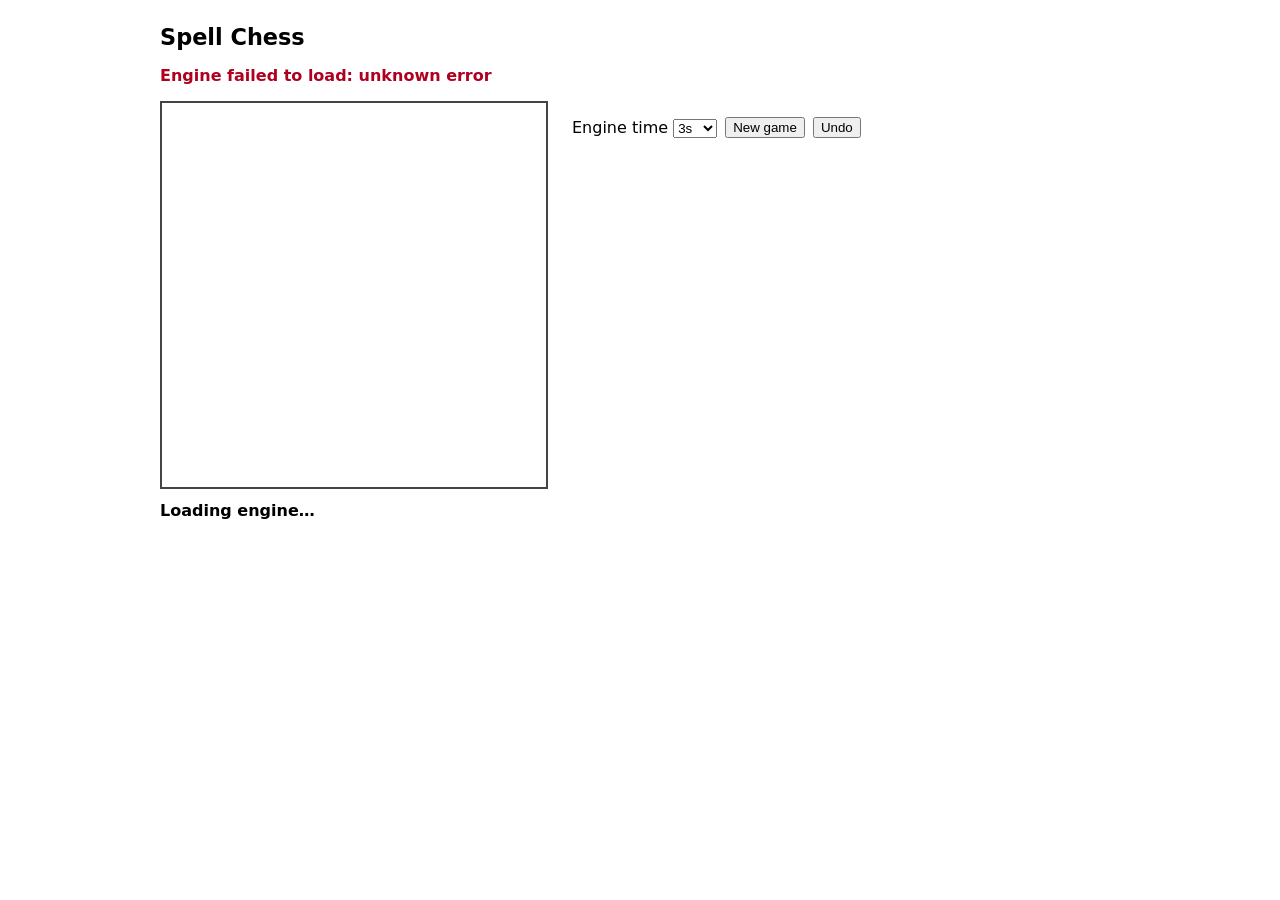
==== web/index.html @ f23e87a6 "feat(web): render the board from a worker-hosted engine The worker owns the Game and answers a small" ====
<!DOCTYPE html>
<html lang="en">
<head>
<meta charset="utf-8">
<meta name="viewport" content="width=device-width, initial-scale=1">
<title>Spell Chess</title>
<link rel="stylesheet" href="./style.css">
</head>
<body>
<main>
  <h1>Spell Chess</h1>
  <p id="error" class="error" hidden></p>
  <div class="layout">
    <div>
      <div id="board" class="board"></div>
      <p id="status" class="status">Loading engine…</p>
    </div>
    <aside class="side">
      <section id="spells" class="spells"></section>
      <section class="controls">
        <label>Engine time
          <select id="millis">
            <option value="1000">1s</option>
            <option value="3000" selected>3s</option>
            <option value="10000">10s</option>
          </select>
        </label>
        <button id="new-game" type="button">New game</button>
        <button id="undo" type="button">Undo</button>
        <button id="cancel-spell" type="button" hidden>Cancel spell</button>
      </section>
      <section id="analysis" class="analysis"></section>
      <section><ol id="moves" class="moves"></ol></section>
    </aside>
  </div>
</main>
<script type="module" src="./app.js"></script>
</body>
</html>
---- web/style.css ----
:root { color-scheme: light dark; --light: #eadfc8; --dark: #9a7b52; --sel: #f2e06a; --tgt: #7fb069; --frozen: #6fa8dc; --jump: #c77dff; }
* { box-sizing: border-box; }
body { font-family: system-ui, sans-serif; margin: 0; padding: 1.5rem; }
main { max-width: 60rem; margin: 0 auto; }
h1 { font-size: 1.4rem; margin: 0 0 1rem; }
.layout { display: flex; gap: 1.5rem; flex-wrap: wrap; align-items: flex-start; }
.board { display: grid; grid-template-columns: repeat(8, 3rem); grid-template-rows: repeat(8, 3rem); border: 2px solid #444; }
.sq { display: flex; align-items: center; justify-content: center; font-size: 2rem; line-height: 1; cursor: pointer; user-select: none; position: relative; }
.sq.light { background: var(--light); } .sq.dark { background: var(--dark); }
.sq.selected { box-shadow: inset 0 0 0 4px var(--sel); }
.sq.target::after { content: ""; position: absolute; width: 1rem; height: 1rem; border-radius: 50%; background: var(--tgt); opacity: .8; }
.sq.spell-target { box-shadow: inset 0 0 0 4px var(--jump); }
.sq.frozen { background-image: linear-gradient(rgba(111,168,220,.55), rgba(111,168,220,.55)); }
.sq.jumped { background-image: linear-gradient(rgba(199,125,255,.55), rgba(199,125,255,.55)); }
.sq .piece.white { color: #fff; text-shadow: 0 0 2px #000, 0 0 2px #000; }
.sq .piece.black { color: #111; text-shadow: 0 0 2px #fff; }
.side { flex: 1 1 18rem; min-width: 16rem; }
.spells { margin-bottom: 1rem; }
.spell-row { display: flex; gap: .5rem; align-items: center; margin: .25rem 0; }
.spell-row button { min-width: 6rem; }
.spell-row button[disabled] { opacity: .45; }
.controls { display: flex; gap: .5rem; flex-wrap: wrap; align-items: center; margin-bottom: 1rem; }
.status { margin-top: .75rem; font-weight: 600; min-height: 1.4em; }
.analysis { font-variant-numeric: tabular-nums; min-height: 4rem; margin-bottom: 1rem; }
.analysis table { border-collapse: collapse; width: 100%; }
.analysis td { padding: .1rem .4rem; }
.moves { max-height: 14rem; overflow-y: auto; font-variant-numeric: tabular-nums; padding-left: 2.5rem; }
.error { color: #b00020; font-weight: 600; }
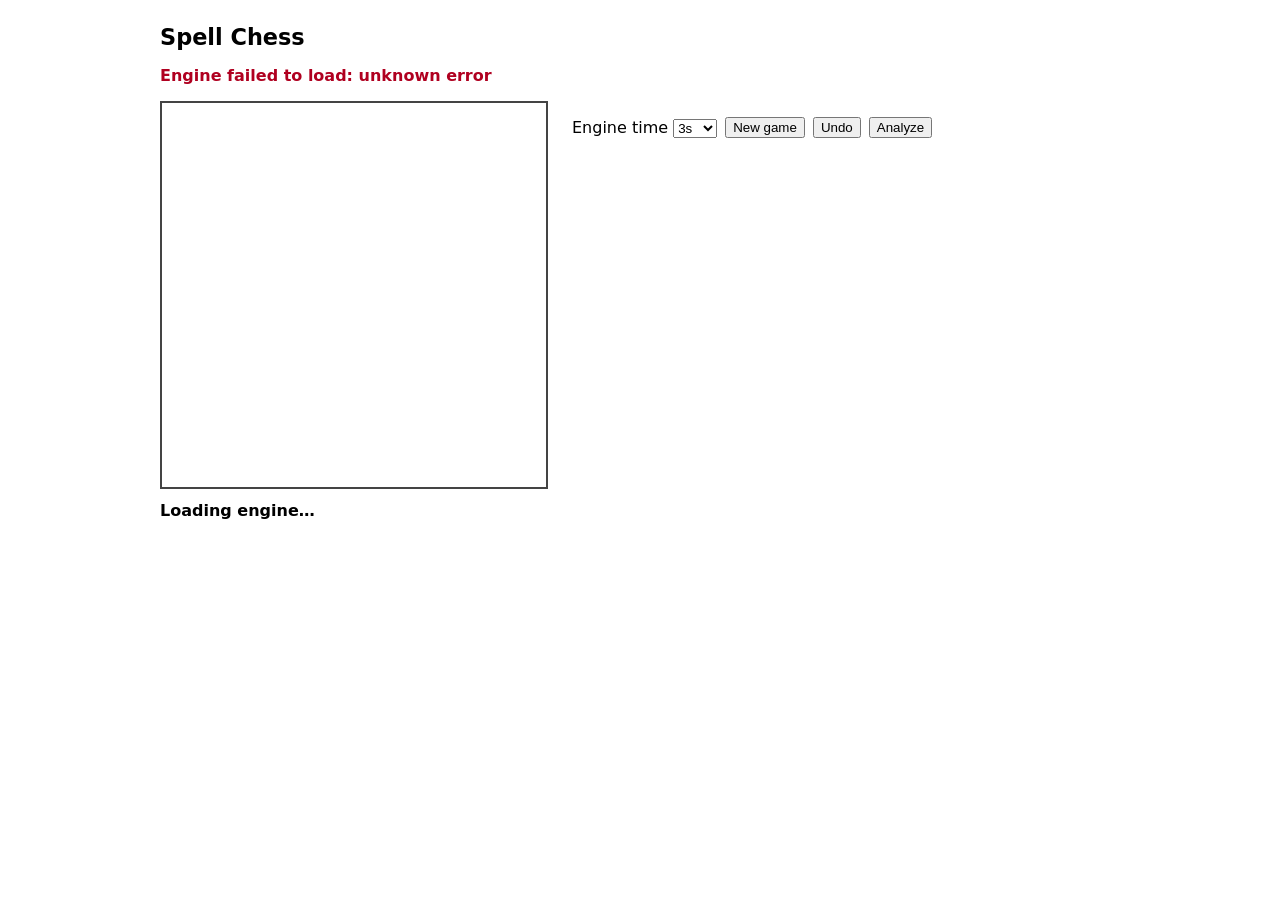
==== commit 99296e1d: "feat(web): live analysis panel Depth, evaluation and best turn stream in per completed iteration via" ====
--- a/web/index.html
+++ b/web/index.html
@@ -27,6 +27,7 @@
         </label>
         <button id="new-game" type="button">New game</button>
         <button id="undo" type="button">Undo</button>
+        <button id="analyze" type="button">Analyze</button>
         <button id="cancel-spell" type="button" hidden>Cancel spell</button>
       </section>
       <section id="analysis" class="analysis"></section>
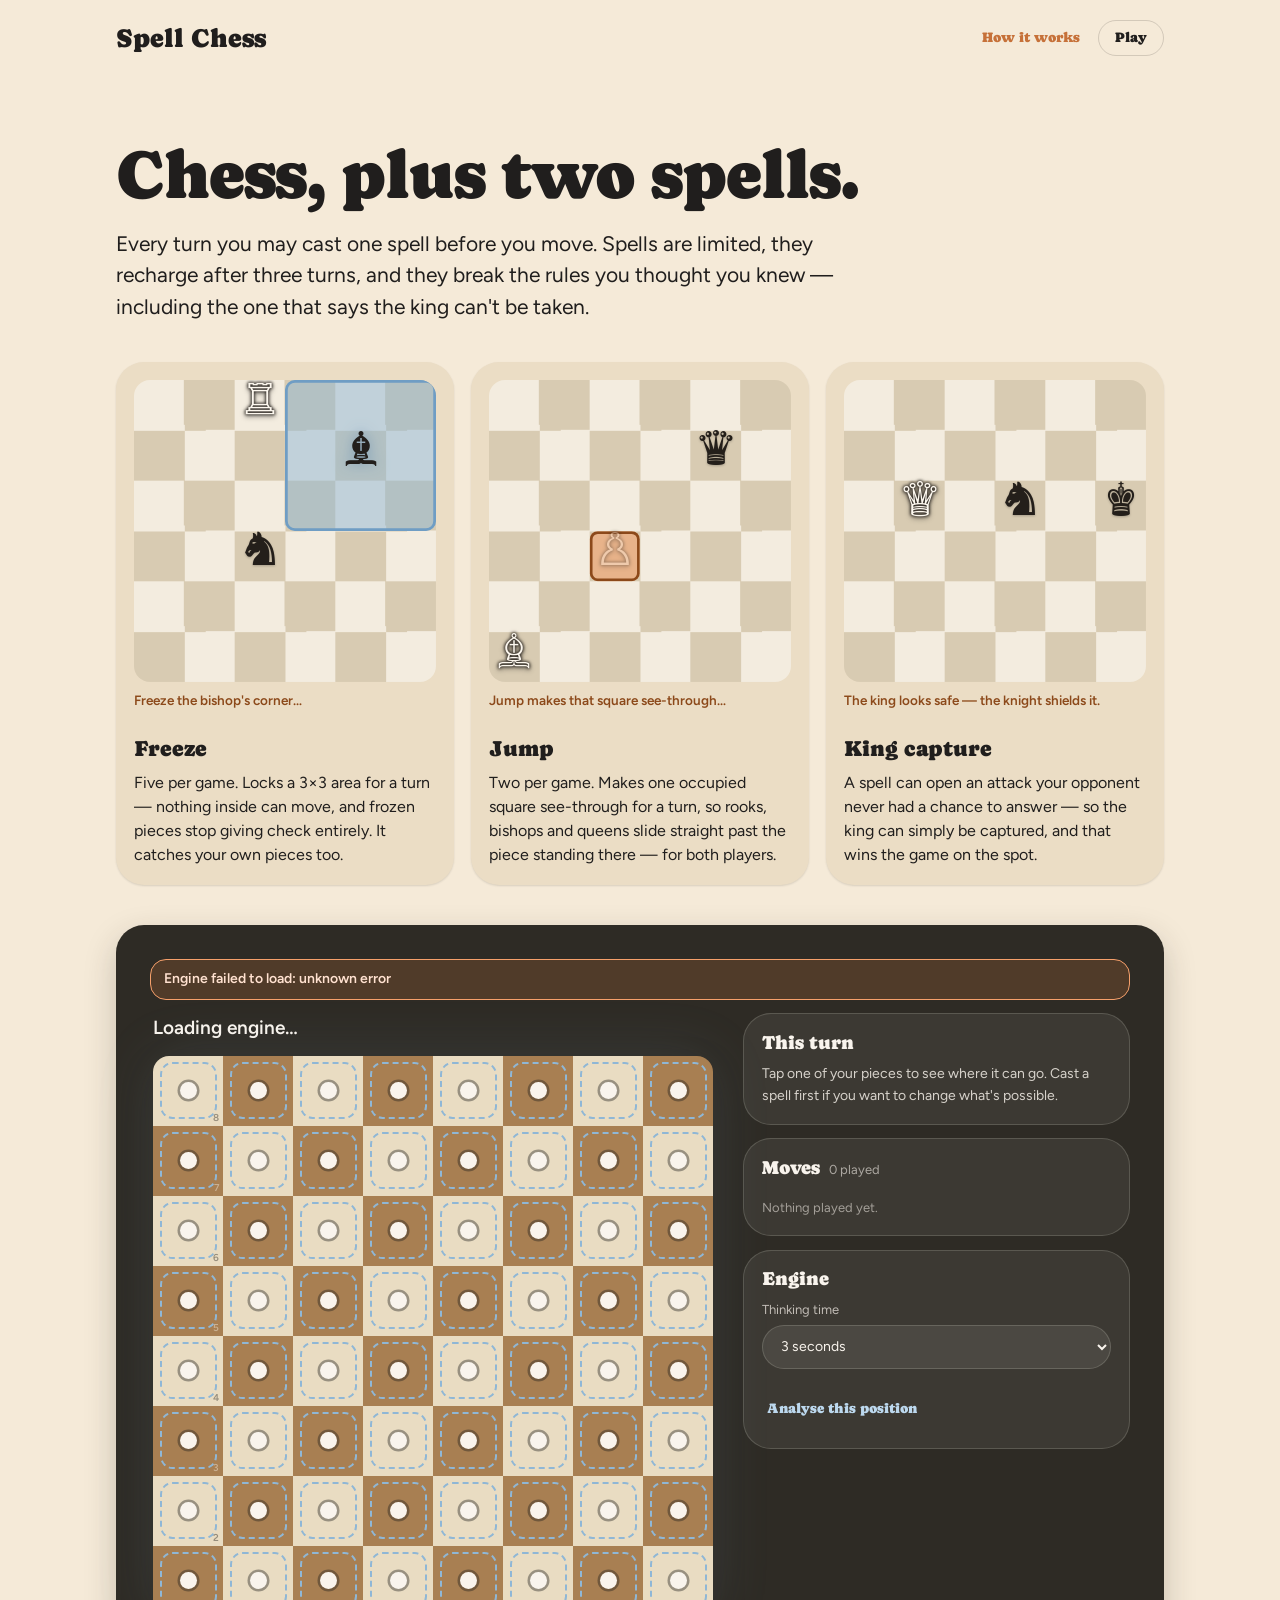
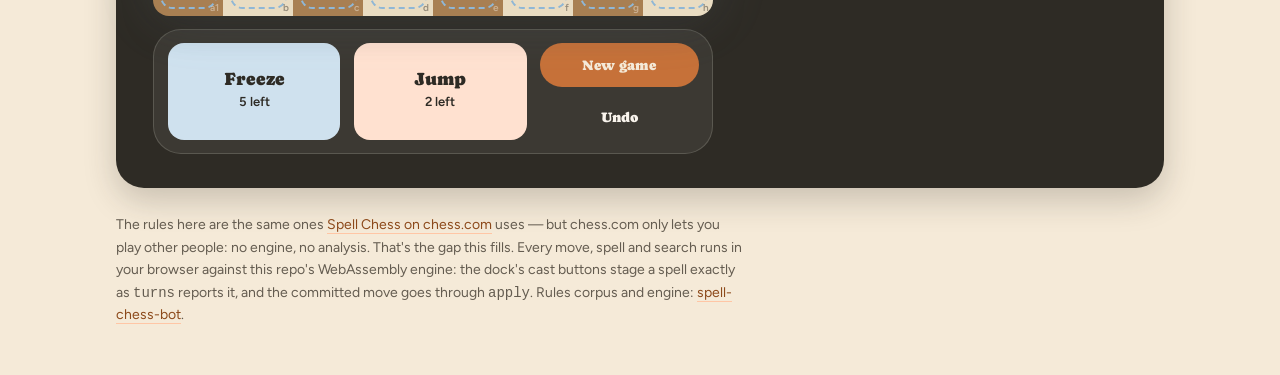
==== commit ea84e318: "feat(web): rebuild the play page around the rules primer redesign The old page was a bare board with" ====
--- a/web/index.html
+++ b/web/index.html
@@ -3,38 +3,141 @@
 <head>
 <meta charset="utf-8">
 <meta name="viewport" content="width=device-width, initial-scale=1">
-<title>Spell Chess</title>
+<title>Spell Chess — chess, plus two spells</title>
+<meta name="description" content="Play Spell Chess against a real engine. Freeze a 3×3 block, make a square see-through, and capture the king outright.">
+<link rel="preconnect" href="https://fonts.googleapis.com">
+<link rel="preconnect" href="https://fonts.gstatic.com" crossorigin>
+<link rel="stylesheet" href="https://fonts.googleapis.com/css2?family=Caprasimo&family=Figtree:wght@400;600;800&family=Noto+Sans+Symbols+2&display=swap">
 <link rel="stylesheet" href="./style.css">
 </head>
 <body>
-<main>
-  <h1>Spell Chess</h1>
-  <p id="error" class="error" hidden></p>
-  <div class="layout">
-    <div>
-      <div id="board" class="board"></div>
-      <p id="status" class="status">Loading engine…</p>
+<div class="page">
+
+  <nav class="nav">
+    <span class="nav-brand">Spell Chess</span>
+    <span class="nav-spacer"></span>
+    <a class="btn btn-ghost" href="#primer">How it works</a>
+    <a class="btn btn-secondary" href="#play">Play</a>
+  </nav>
+
+  <section id="primer" class="hero">
+    <h1>Chess, plus two spells.</h1>
+    <p class="hero-body">Every turn you may cast one spell before you move. Spells are limited,
+    they recharge after three turns, and they break the rules you thought you knew — including
+    the one that says the king can't be taken.</p>
+  </section>
+
+  <!-- The three tactic cards. Each diagram is built by primer.js: a 6×6 board whose
+       pieces and fields are absolutely positioned boxes moved with `transform`, so a
+       four-step loop of plain style changes reads as animation. -->
+  <section class="cards" id="cards">
+    <article class="card elev-sm" data-card="freeze">
+      <div class="diagram" data-diagram></div>
+      <div class="diagram-caption" data-caption></div>
+      <h2 class="card-title">Freeze</h2>
+      <p class="card-body">Five per game. Locks a 3×3 area for a turn — nothing inside can move,
+      and frozen pieces stop giving check entirely. It catches your own pieces too.</p>
+    </article>
+    <article class="card elev-sm" data-card="jump">
+      <div class="diagram" data-diagram></div>
+      <div class="diagram-caption" data-caption></div>
+      <h2 class="card-title">Jump</h2>
+      <p class="card-body">Two per game. Makes one occupied square see-through for a turn, so
+      rooks, bishops and queens slide straight past the piece standing there — for both players.</p>
+    </article>
+    <article class="card elev-sm" data-card="king">
+      <div class="diagram" data-diagram></div>
+      <div class="diagram-caption" data-caption></div>
+      <h2 class="card-title">King capture</h2>
+      <p class="card-body">A spell can open an attack your opponent never had a chance to answer —
+      so the king can simply be captured, and that wins the game on the spot.</p>
+    </article>
+  </section>
+
+  <section id="play" class="stage">
+    <p id="error" class="error" role="alert" hidden></p>
+    <div class="stage-row">
+
+      <div class="stage-main">
+        <div class="statusbar">
+          <span id="status" class="status" aria-live="polite">Loading engine…</span>
+          <span class="nav-spacer"></span>
+          <span id="hint" class="hint"></span>
+        </div>
+
+        <div class="board-wrap">
+          <div id="board" class="board" role="grid" aria-label="Spell Chess board"></div>
+          <div id="burst" class="burst" aria-hidden="true" hidden></div>
+        </div>
+
+        <div class="dock">
+          <!-- Grouped so the two spells wrap as a pair, never one beside an action. -->
+          <div class="dock-spells">
+            <button id="cast-freeze" class="btn spell-btn" type="button" data-kind="freeze" aria-pressed="false">
+              <span class="spell-name">Freeze</span>
+              <span class="spell-sub" data-sub>5 left</span>
+              <span class="pips" data-pips aria-hidden="true"></span>
+            </button>
+            <button id="cast-jump" class="btn spell-btn" type="button" data-kind="jump" aria-pressed="false">
+              <span class="spell-name">Jump</span>
+              <span class="spell-sub" data-sub>2 left</span>
+              <span class="pips" data-pips aria-hidden="true"></span>
+            </button>
+          </div>
+          <div class="dock-actions">
+            <button id="new-game" class="btn btn-primary" type="button">New game</button>
+            <div class="dock-row">
+              <button id="undo" class="btn btn-ghost undo-btn" type="button">Undo</button>
+              <button id="cancel-spell" class="btn btn-ghost cancel-btn" type="button" hidden>Cancel</button>
+            </div>
+          </div>
+        </div>
+      </div>
+
+      <div class="rail">
+        <div class="panel">
+          <h2 class="panel-title">This turn</h2>
+          <p id="coach" class="panel-body" aria-live="polite">Tap one of your pieces to see where
+          it can go. Cast a spell first if you want to change what's possible.</p>
+        </div>
+        <div class="panel">
+          <div class="panel-head">
+            <h2 class="panel-title">Moves</h2>
+            <span id="move-count" class="panel-count">0 played</span>
+          </div>
+          <ol id="moves" class="moves"></ol>
+          <p id="moves-empty" class="panel-empty">Nothing played yet.</p>
+        </div>
+        <!-- Not in the handoff: the engine controls the redesign would otherwise
+             drop. Same panel treatment, kept last so the coaching leads. -->
+        <div class="panel">
+          <div class="panel-head">
+            <h2 class="panel-title">Engine</h2>
+            <span id="analysis-depth" class="panel-count"></span>
+          </div>
+          <label class="panel-field" for="millis">Thinking time
+            <select id="millis" class="select">
+              <option value="1000">1 second</option>
+              <option value="3000" selected>3 seconds</option>
+              <option value="10000">10 seconds</option>
+            </select>
+          </label>
+          <table id="analysis" class="analysis"></table>
+          <button id="analyze" class="btn btn-ghost analyze-btn" type="button">Analyse this position</button>
+        </div>
+      </div>
     </div>
-    <aside class="side">
-      <section id="spells" class="spells"></section>
-      <section class="controls">
-        <label>Engine time
-          <select id="millis">
-            <option value="1000">1s</option>
-            <option value="3000" selected>3s</option>
-            <option value="10000">10s</option>
-          </select>
-        </label>
-        <button id="new-game" type="button">New game</button>
-        <button id="undo" type="button">Undo</button>
-        <button id="analyze" type="button">Analyze</button>
-        <button id="cancel-spell" type="button" hidden>Cancel spell</button>
-      </section>
-      <section id="analysis" class="analysis"></section>
-      <section><ol id="moves" class="moves"></ol></section>
-    </aside>
-  </div>
-</main>
+  </section>
+
+  <p class="closing">The rules here are the same ones
+  <a href="https://www.chess.com/variants/spell-chess">Spell Chess on chess.com</a> uses — but
+  chess.com only lets you play other people: no engine, no analysis. That's the gap this fills.
+  Every move, spell and search runs in your browser against this repo's WebAssembly engine: the
+  dock's cast buttons stage a spell exactly as <code>turns</code> reports it, and the committed
+  move goes through <code>apply</code>. Rules corpus and engine:
+  <a href="https://github.com/AlexCMarty/spell-chess-bot/">spell-chess-bot</a>.</p>
+</div>
+
 <script type="module" src="./app.js"></script>
 </body>
 </html>
--- a/web/style.css
+++ b/web/style.css
@@ -1,28 +1,536 @@
-:root { color-scheme: light dark; --light: #eadfc8; --dark: #9a7b52; --sel: #f2e06a; --tgt: #7fb069; --frozen: #6fa8dc; --jump: #c77dff; }
-* { box-sizing: border-box; }
-body { font-family: system-ui, sans-serif; margin: 0; padding: 1.5rem; }
-main { max-width: 60rem; margin: 0 auto; }
-h1 { font-size: 1.4rem; margin: 0 0 1rem; }
-.layout { display: flex; gap: 1.5rem; flex-wrap: wrap; align-items: flex-start; }
-.board { display: grid; grid-template-columns: repeat(8, 3rem); grid-template-rows: repeat(8, 3rem); border: 2px solid #444; }
-.sq { display: flex; align-items: center; justify-content: center; font-size: 2rem; line-height: 1; cursor: pointer; user-select: none; position: relative; }
-.sq.light { background: var(--light); } .sq.dark { background: var(--dark); }
-.sq.selected { box-shadow: inset 0 0 0 4px var(--sel); }
-.sq.target::after { content: ""; position: absolute; width: 1rem; height: 1rem; border-radius: 50%; background: var(--tgt); opacity: .8; }
-.sq.spell-target { box-shadow: inset 0 0 0 4px var(--jump); }
-.sq.frozen { background-image: linear-gradient(rgba(111,168,220,.55), rgba(111,168,220,.55)); }
-.sq.jumped { background-image: linear-gradient(rgba(199,125,255,.55), rgba(199,125,255,.55)); }
-.sq .piece.white { color: #fff; text-shadow: 0 0 2px #000, 0 0 2px #000; }
-.sq .piece.black { color: #111; text-shadow: 0 0 2px #fff; }
-.side { flex: 1 1 18rem; min-width: 16rem; }
-.spells { margin-bottom: 1rem; }
-.spell-row { display: flex; gap: .5rem; align-items: center; margin: .25rem 0; }
-.spell-row button { min-width: 6rem; }
-.spell-row button[disabled] { opacity: .45; }
-.controls { display: flex; gap: .5rem; flex-wrap: wrap; align-items: center; margin-bottom: 1rem; }
-.status { margin-top: .75rem; font-weight: 600; min-height: 1.4em; }
-.analysis { font-variant-numeric: tabular-nums; min-height: 4rem; margin-bottom: 1rem; }
-.analysis table { border-collapse: collapse; width: 100%; }
-.analysis td { padding: .1rem .4rem; }
-.moves { max-height: 14rem; overflow-y: auto; font-variant-numeric: tabular-nums; padding-left: 2.5rem; }
-.error { color: #b00020; font-weight: 600; }
+/* Organic — the design system's tokens, ported as this project's own. Values are
+   the handoff's, not invented: retune here and the whole page follows. */
+:root {
+  --color-bg: #f5ead8;
+  --color-surface: #ebddc5;
+  --color-text: #201e1d;
+  --color-accent: #c67139;
+  --color-divider: rgba(32, 30, 29, .16);
+
+  --color-neutral-100: #f9f4ed;
+  --color-neutral-700: #645c50;
+  --color-neutral-900: #2e2b25;
+
+  --color-accent-200: #ffe1d0;
+  --color-accent-300: #ffc6a5;
+  --color-accent-400: #f6a06b;
+  --color-accent-500: #d67f48;
+  --color-accent-600: #b2622d;
+  --color-accent-700: #8c491a;
+
+  /* Board palette — introduced for this design, not part of the system. */
+  --sq-dark: #a87f52;
+  --sq-light: #e9dcc2;
+  --frost-fill: rgba(143, 183, 214, .62);
+  --frost-preview: rgba(143, 183, 214, .4);
+  --frost-stroke: #6f9dc4;
+  --frost-light: #8fb7d6;
+  --frost-pale: #bcd8ee;
+  --freeze-idle: #cfe1ee;
+  --freeze-pip: #3f6f96;
+  --jump-fill: rgba(246, 160, 107, .6);
+  --ink-white: #faf5ec;
+  --ink-black: #241f1a;
+  --panel-fill: rgba(249, 244, 237, .07);
+  --panel-border: rgba(249, 244, 237, .16);
+
+  --font-heading: "Caprasimo", system-ui, sans-serif;
+  --font-body: "Figtree", system-ui, sans-serif;
+  --font-glyph: "Noto Sans Symbols 2", "Segoe UI Symbol", serif;
+
+  /* Density 1.10× */
+  --space-1: 4.4px;
+  --space-2: 8.8px;
+  --space-3: 13.2px;
+  --space-4: 17.6px;
+  --space-6: 26.4px;
+
+  --radius-sm: 8px;
+  --radius-md: 16px;
+  --radius-lg: 28px;
+
+  --shadow-sm: 0 1px 2px rgba(46, 43, 37, .14);
+  --shadow-md: 0 3px 10px rgba(46, 43, 37, .16);
+  --shadow-lg: 0 12px 32px rgba(46, 43, 37, .22);
+}
+
+*, *::before, *::after { box-sizing: border-box; }
+
+/* Component display rules outrank the UA's `[hidden]`, so state it louder. */
+[hidden] { display: none !important; }
+
+body {
+  margin: 0;
+  background: var(--color-bg);
+  color: var(--color-text);
+  font-family: var(--font-body);
+  font-size: 15px;
+  line-height: 1.55;
+}
+
+a {
+  color: var(--color-accent-700);
+  text-decoration: none;
+  border-bottom: 1.5px solid var(--color-accent-300);
+}
+a:hover { color: var(--color-accent-600); border-bottom-color: var(--color-accent-500); }
+
+code { font-family: ui-monospace, Menlo, monospace; }
+
+:focus { outline: none; }
+:focus-visible { outline: 2px solid var(--color-accent); outline-offset: 2px; }
+
+.page {
+  max-width: 1120px;
+  margin: 0 auto;
+  padding: 0 clamp(16px, 4vw, 36px) 48px;
+}
+
+/* — buttons — */
+.btn {
+  display: inline-flex;
+  align-items: center;
+  justify-content: center;
+  gap: 6px;
+  cursor: pointer;
+  text-decoration: none;
+  font-family: var(--font-heading);
+  font-weight: 400;
+  font-size: 14px;
+  line-height: 1.2;
+  color: var(--color-text);
+  background: transparent;
+  border: 1px solid transparent;
+  padding: var(--space-2) calc(var(--space-3) * 1.2);
+  border-radius: 999px;
+}
+.btn:disabled { opacity: .45; cursor: not-allowed; }
+.btn-primary { background: var(--color-accent); color: var(--color-bg); }
+.btn-primary:hover:not(:disabled) { background: var(--color-accent-600); }
+.btn-primary:active:not(:disabled) { background: var(--color-accent-700); }
+.btn-secondary { border-color: var(--color-divider); }
+.btn-secondary:hover { background: rgba(32, 30, 29, .07); }
+.btn-ghost { color: var(--color-accent); padding-inline: var(--space-1); }
+.btn-ghost:hover:not(:disabled) { background: rgba(198, 113, 57, .1); }
+
+/* — nav — */
+.nav {
+  display: flex;
+  align-items: center;
+  gap: var(--space-3);
+  flex-wrap: wrap;
+  padding: var(--space-4) 0;
+}
+.nav-brand {
+  font-family: var(--font-heading);
+  font-size: clamp(20px, 4vw, 26px);
+  color: var(--color-text);
+}
+.nav-spacer { flex: 1 1 20px; }
+
+/* — hero — */
+.hero {
+  max-width: 760px;
+  padding: clamp(20px, 5vw, 52px) 0 clamp(16px, 4vw, 40px);
+}
+.hero h1 {
+  font-family: var(--font-heading);
+  font-weight: 400;
+  font-size: clamp(38px, 9vw, 68px);
+  line-height: 1.02;
+  letter-spacing: -0.015em;
+  margin: var(--space-3) 0 var(--space-4);
+  text-wrap: pretty;
+}
+.hero-body {
+  margin: 0;
+  font-size: clamp(17px, 2.4vw, 21px);
+  line-height: 1.5;
+  max-width: 58ch;
+  text-wrap: pretty;
+}
+
+/* — the three tactic cards —
+   Grid, not wrapping flex: with flex the third card stretches full-width on a
+   two-up wrap and its square diagram renders several times the others' size. */
+.cards {
+  display: grid;
+  grid-template-columns: repeat(auto-fit, minmax(min(100%, 248px), 1fr));
+  gap: var(--space-4);
+  padding-bottom: clamp(20px, 4vw, 40px);
+}
+.card {
+  display: flex;
+  flex-direction: column;
+  background: var(--color-surface);
+  padding: var(--space-4);
+  border-radius: var(--radius-lg);
+}
+.elev-sm { box-shadow: var(--shadow-sm); }
+.card-title {
+  font-family: var(--font-heading);
+  font-weight: 400;
+  font-size: 22px;
+  line-height: 1.2;
+  margin: var(--space-2) 0;
+}
+.card-body { margin: 0; font-size: 16px; line-height: 1.5; }
+
+/* — diagram (6×6) —
+   One conic tile already holds two cells per axis, so 33.3333% gives 6×6.
+   16.6667% would give 12×12. */
+.diagram {
+  position: relative;
+  aspect-ratio: 1;
+  border-radius: var(--radius-md);
+  overflow: hidden;
+  background: repeating-conic-gradient(#d8cbb2 0 25%, #f3ecdf 0 50%);
+  background-size: 33.3333% 33.3333%;
+  container-type: inline-size;
+}
+.dg-cell {
+  position: absolute;
+  left: 0;
+  top: 0;
+  width: 16.6667%;
+  height: 16.6667%;
+}
+.dg-piece {
+  display: flex;
+  align-items: center;
+  justify-content: center;
+  font: 14.5cqi/1 var(--font-glyph);
+  transition: transform .5s cubic-bezier(.4, 0, .2, 1), opacity .35s ease, filter .4s ease;
+}
+.dg-piece.long { transition-duration: .55s, .35s, .4s; }
+.dg-piece.black { color: #241f1a; filter: drop-shadow(0 1px 1px rgba(0, 0, 0, .22)); }
+.dg-piece.white {
+  color: #fdf8ef;
+  filter: drop-shadow(0 0 1.4px rgba(36, 31, 26, .95))
+          drop-shadow(0 0 1.4px rgba(36, 31, 26, .8))
+          drop-shadow(0 2px 2px rgba(0, 0, 0, .3));
+}
+.dg-field {
+  transition: opacity .4s ease, transform .4s cubic-bezier(.2, 1.5, .4, 1);
+}
+.dg-field.freeze {
+  left: 50%;
+  width: 50%;
+  height: 50%;
+  border-radius: 10px;
+  background: rgba(143, 183, 214, .5);
+  box-shadow: inset 0 0 0 2.75px var(--frost-stroke);
+}
+.dg-field.jump {
+  border-radius: var(--radius-sm);
+  background: rgba(246, 160, 107, .55);
+  box-shadow: inset 0 0 0 2.75px var(--color-accent-700);
+}
+.dg-flash {
+  border-radius: 999px;
+  box-shadow: 0 0 0 3px rgba(198, 113, 57, .9), 0 0 26px 8px rgba(246, 160, 107, .85);
+  transition: opacity .35s ease, transform .5s ease;
+}
+/* Reserves the caption's space so the card never reflows as the text changes. */
+.diagram-caption {
+  min-height: 36px;
+  margin-top: var(--space-2);
+  font-size: 13.5px;
+  line-height: 1.35;
+  font-weight: 600;
+  color: var(--color-accent-700);
+}
+
+/* — play stage — */
+.stage {
+  background: var(--color-neutral-900);
+  border-radius: var(--radius-lg);
+  padding: clamp(18px, 4vw, 34px);
+  color: var(--color-neutral-100);
+  box-shadow: var(--shadow-lg);
+  scroll-margin-top: 16px;
+}
+.stage-row {
+  display: flex;
+  flex-wrap: wrap;
+  gap: var(--space-6);
+  align-items: flex-start;
+}
+/* The rail wraps below the board when the row can't hold 420 + 240: board and
+   dock first on a phone, coaching and log after. */
+.stage-main {
+  flex: 1 1 420px;
+  min-width: min(100%, 300px);
+  display: flex;
+  flex-direction: column;
+  gap: var(--space-3);
+  align-items: center;
+}
+.rail {
+  flex: 1 1 240px;
+  min-width: min(100%, 240px);
+  display: flex;
+  flex-direction: column;
+  gap: var(--space-3);
+}
+
+.error {
+  margin: 0 0 var(--space-3);
+  padding: var(--space-2) var(--space-3);
+  border-radius: var(--radius-md);
+  background: rgba(198, 113, 57, .22);
+  border: 1.5px solid var(--color-accent-400);
+  color: var(--color-accent-200);
+  font-weight: 600;
+  font-size: 14px;
+}
+
+.statusbar {
+  width: 100%;
+  max-width: 560px;
+  display: flex;
+  align-items: center;
+  gap: var(--space-3);
+  flex-wrap: wrap;
+}
+.status { font-size: clamp(16px, 2.4vw, 19px); font-weight: 600; }
+/* Right-aligned text, not a pill: a pill wrapped badly at intermediate widths. */
+.hint {
+  font-size: 14px;
+  line-height: 1.4;
+  color: rgba(249, 244, 237, .72);
+  text-align: right;
+}
+
+/* — board (8×8) — */
+.board-wrap { position: relative; width: 100%; max-width: 560px; }
+.board {
+  display: grid;
+  grid-template-columns: repeat(8, 1fr);
+  grid-template-rows: repeat(8, 1fr);
+  aspect-ratio: 1;
+  border-radius: var(--radius-md);
+  overflow: hidden;
+  font-size: clamp(20px, 7.2vw, 46px);
+  box-shadow: var(--shadow-lg), 0 0 60px rgba(143, 183, 214, .14);
+}
+.board-row { display: contents; }
+.sq {
+  position: relative;
+  display: flex;
+  align-items: center;
+  justify-content: center;
+  cursor: pointer;
+  user-select: none;
+  border: 0;
+  padding: 0;
+  font: inherit;
+  color: inherit;
+  transition: box-shadow .12s ease;
+}
+.sq.dark { background: var(--sq-dark); }
+.sq.light { background: var(--sq-light); }
+/* Layered as background-images so a state tint stacks over the square colour
+   without a second element; later entries win. */
+.sq.preview { background-image: linear-gradient(var(--frost-preview), var(--frost-preview)); }
+.sq.frozen { background-image: linear-gradient(var(--frost-fill), var(--frost-fill)); }
+.sq.jumped { background-image: linear-gradient(var(--jump-fill), var(--jump-fill)); }
+.sq.selected { box-shadow: inset 0 0 0 4px var(--color-accent); z-index: 1; }
+.sq.staged-freeze { box-shadow: inset 0 0 0 4px var(--frost-stroke), 0 0 22px 4px rgba(111, 157, 196, .6); z-index: 2; }
+.sq.staged-jump { box-shadow: inset 0 0 0 4px var(--color-accent-700), 0 0 22px 4px rgba(140, 73, 26, .6); z-index: 2; }
+.sq:focus-visible { outline-offset: -3px; z-index: 3; }
+
+.piece {
+  font-family: var(--font-glyph);
+  line-height: 1;
+  pointer-events: none;
+  -webkit-text-stroke: 2.5px var(--ink-black);
+  paint-order: stroke fill;
+}
+.piece.white { color: var(--ink-white); }
+.piece.black { color: var(--ink-black); -webkit-text-stroke-color: var(--ink-white); }
+.sq.frozen .piece { filter: drop-shadow(0 0 6px rgba(143, 183, 214, .95)); }
+
+.dot {
+  position: absolute;
+  width: 24%;
+  height: 24%;
+  border-radius: 50%;
+  background: var(--color-neutral-100);
+  box-shadow: 0 0 0 2.5px rgba(32, 30, 29, .4);
+  pointer-events: none;
+}
+.ring {
+  position: absolute;
+  inset: 9%;
+  border-radius: 22%;
+  border: 2.75px dashed var(--frost-light);
+  animation: sc-ring 1.5s ease-in-out infinite;
+  pointer-events: none;
+}
+@keyframes sc-ring {
+  0%, 100% { opacity: .55; transform: scale(.94); }
+  50% { opacity: 1; transform: scale(1.04); }
+}
+.coord {
+  position: absolute;
+  color: var(--ink-white);
+  bottom: 2px;
+  right: 4px;
+  font: 600 10px var(--font-body);
+  opacity: .42;
+  pointer-events: none;
+}
+
+/* — cast burst — */
+.sq.light .coord { color: var(--ink-black); }
+
+.burst { position: absolute; width: 0; height: 0; pointer-events: none; z-index: 4; }
+.burst span {
+  position: absolute;
+  border-radius: 50%;
+  animation: sc-burst .85s ease-out forwards;
+}
+@keyframes sc-burst {
+  0% { opacity: 1; transform: translate(0, 0) scale(1); }
+  100% { opacity: 0; transform: translate(var(--tx), var(--ty)) scale(.25); }
+}
+
+/* — spell dock —
+   Pinned under the board rather than in a sidebar, so the board stays as large
+   as it can on a phone. */
+.dock {
+  width: 100%;
+  max-width: 560px;
+  background: var(--panel-fill);
+  border: 1.5px solid var(--panel-border);
+  border-radius: var(--radius-lg);
+  padding: var(--space-3);
+  display: flex;
+  gap: var(--space-3);
+  flex-wrap: wrap;
+  align-items: stretch;
+}
+.dock-spells {
+  flex: 2 1 300px;
+  display: flex;
+  gap: var(--space-3);
+}
+.spell-btn {
+  flex: 1 1 0;
+  min-width: 0;
+  min-height: 72px;
+  flex-direction: column;
+  gap: 5px;
+  border-radius: var(--radius-md);
+  border: none;
+  color: var(--color-neutral-900);
+}
+.spell-btn[data-kind="freeze"] { background: var(--freeze-idle); }
+.spell-btn[data-kind="freeze"][aria-pressed="true"] { background: var(--frost-light); }
+.spell-btn[data-kind="jump"] { background: var(--color-accent-200); }
+.spell-btn[data-kind="jump"][aria-pressed="true"] { background: var(--color-accent-400); }
+.spell-name { font-family: var(--font-heading); font-size: 18px; }
+.spell-sub { font-family: var(--font-body); font-size: 13px; font-weight: 600; }
+.pips { display: flex; gap: 4px; }
+.pips i {
+  width: 7px;
+  height: 7px;
+  border-radius: 50%;
+  background: rgba(32, 30, 29, .22);
+}
+.spell-btn[data-kind="freeze"] .pips i.on { background: var(--freeze-pip); }
+.spell-btn[data-kind="jump"] .pips i.on { background: var(--color-accent-700); }
+
+.dock-actions {
+  flex: 1 1 130px;
+  display: flex;
+  flex-direction: column;
+  gap: var(--space-2);
+  justify-content: center;
+}
+.dock-actions .btn-primary { min-height: 44px; }
+.dock-row { display: flex; gap: var(--space-2); }
+.undo-btn { flex: 1; min-height: 44px; color: var(--color-neutral-100); }
+.undo-btn:hover:not(:disabled) { background: rgba(249, 244, 237, .12); }
+.cancel-btn { flex: 1; min-height: 44px; color: var(--frost-pale); }
+.cancel-btn:hover { background: rgba(188, 216, 238, .14); }
+
+/* — right rail panels — */
+.panel {
+  background: var(--panel-fill);
+  border: 1.5px solid var(--panel-border);
+  border-radius: var(--radius-lg);
+  padding: var(--space-4);
+}
+.panel-title {
+  font-family: var(--font-heading);
+  font-weight: 400;
+  font-size: 19px;
+  line-height: 1.2;
+  margin: 0 0 var(--space-2);
+}
+.panel-head { display: flex; align-items: baseline; gap: var(--space-2); margin-bottom: var(--space-2); }
+.panel-head .panel-title { margin: 0; }
+.panel-count { font-size: 13px; color: rgba(249, 244, 237, .6); }
+.panel-body { margin: 0; font-size: 14px; line-height: 1.55; color: rgba(249, 244, 237, .82); }
+.panel-empty { margin: var(--space-2) 0 0; font-size: 13px; color: rgba(249, 244, 237, .55); }
+.moves {
+  margin: 0;
+  padding-left: 26px;
+  max-height: 264px;
+  overflow-y: auto;
+  font-variant-numeric: tabular-nums;
+  font-size: 14px;
+  line-height: 1.85;
+  color: rgba(249, 244, 237, .9);
+}
+.moves li { padding-left: 2px; }
+
+.panel-field {
+  display: block;
+  font-size: 13px;
+  color: rgba(249, 244, 237, .7);
+  margin-bottom: var(--space-2);
+}
+.select {
+  display: block;
+  width: 100%;
+  margin-top: 5px;
+  min-height: 44px;
+  padding: 6px 14px;
+  font: inherit;
+  font-size: 14px;
+  color: var(--color-neutral-100);
+  background: rgba(249, 244, 237, .08);
+  border: 1px solid var(--panel-border);
+  border-radius: 999px;
+}
+.select option { color: var(--color-text); }
+.analysis {
+  width: 100%;
+  border-collapse: collapse;
+  font-size: 13px;
+  font-variant-numeric: tabular-nums;
+  color: rgba(249, 244, 237, .85);
+}
+.analysis td { padding: 1px 6px 1px 0; }
+.analyze-btn { margin-top: var(--space-2); color: var(--frost-pale); min-height: 44px; }
+.analyze-btn:hover:not(:disabled) { background: rgba(188, 216, 238, .14); }
+
+/* — closing — */
+.closing {
+  margin: var(--space-6) 0 0;
+  font-size: 14px;
+  line-height: 1.6;
+  color: var(--color-neutral-700);
+  max-width: 70ch;
+}
+
+/* Hold the primer loops on their first beat and drop the cast burst; the page
+   still reads, it just stops moving. */
+@media (prefers-reduced-motion: reduce) {
+  .dg-piece, .dg-field, .dg-flash, .sq { transition: none; }
+  .ring { animation: none; opacity: .8; }
+  .burst { display: none; }
+}
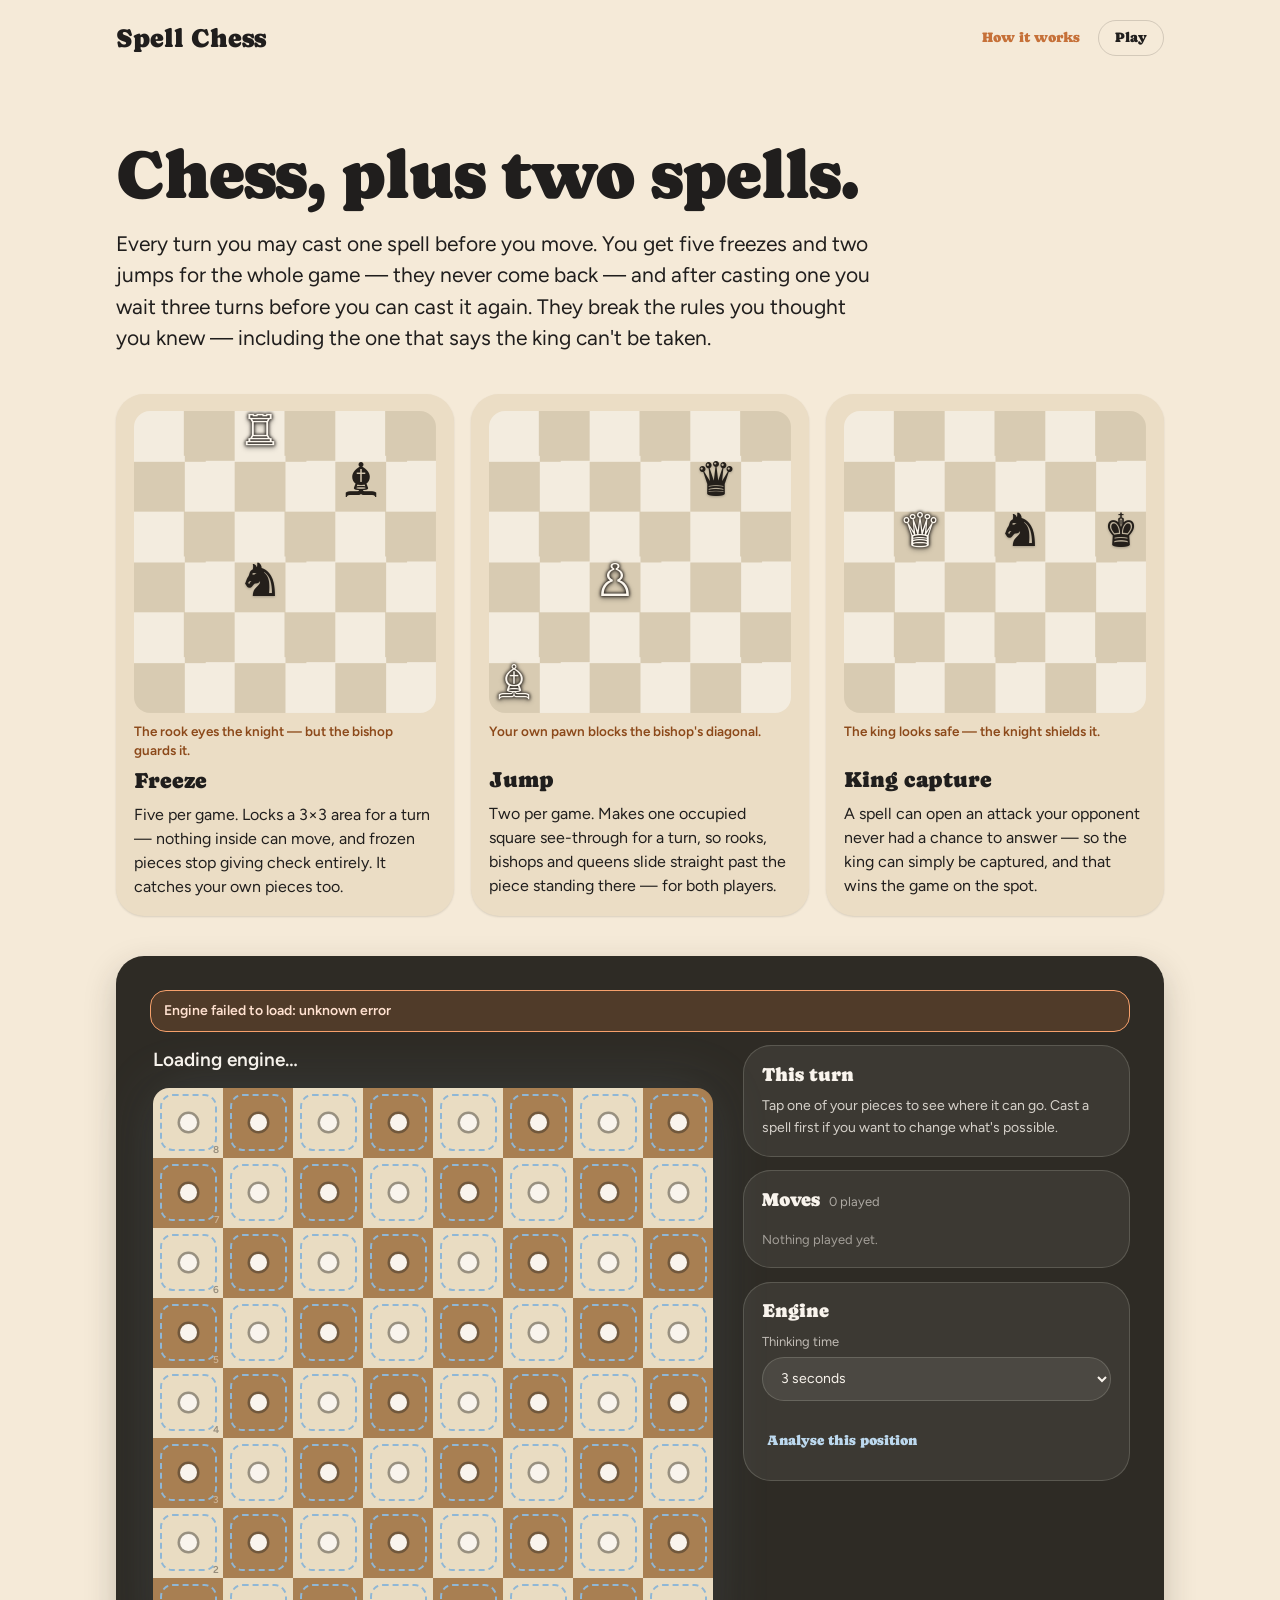
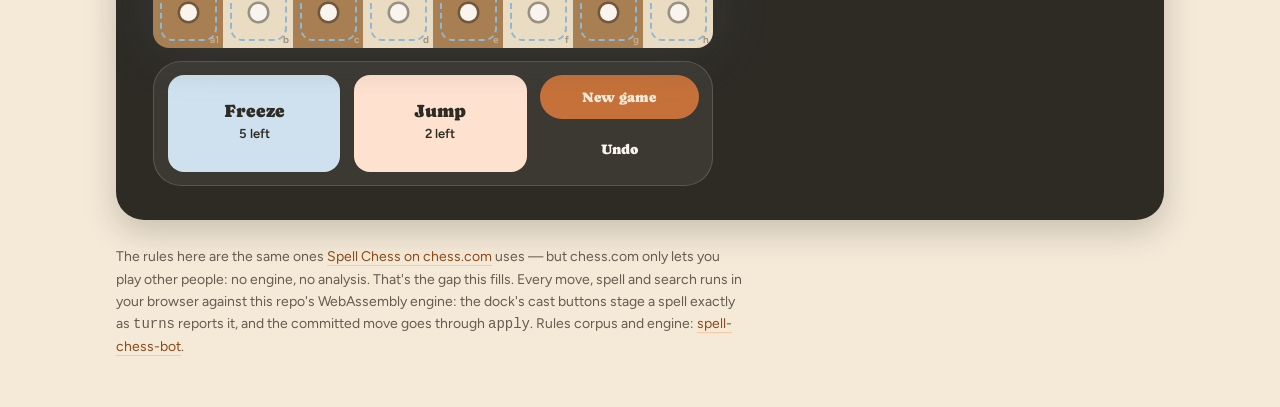
==== commit 5f2928da: "docs: correct nine rule and invariant statements that contradict the code A fan-out audit of the pro" ====
--- a/web/index.html
+++ b/web/index.html
@@ -22,9 +22,10 @@
 
   <section id="primer" class="hero">
     <h1>Chess, plus two spells.</h1>
-    <p class="hero-body">Every turn you may cast one spell before you move. Spells are limited,
-    they recharge after three turns, and they break the rules you thought you knew — including
-    the one that says the king can't be taken.</p>
+    <p class="hero-body">Every turn you may cast one spell before you move. You get five freezes
+    and two jumps for the whole game — they never come back — and after casting one you wait three
+    turns before you can cast it again. They break the rules you thought you knew — including the
+    one that says the king can't be taken.</p>
   </section>
 
   <!-- The three tactic cards. Each diagram is built by primer.js: a 6×6 board whose
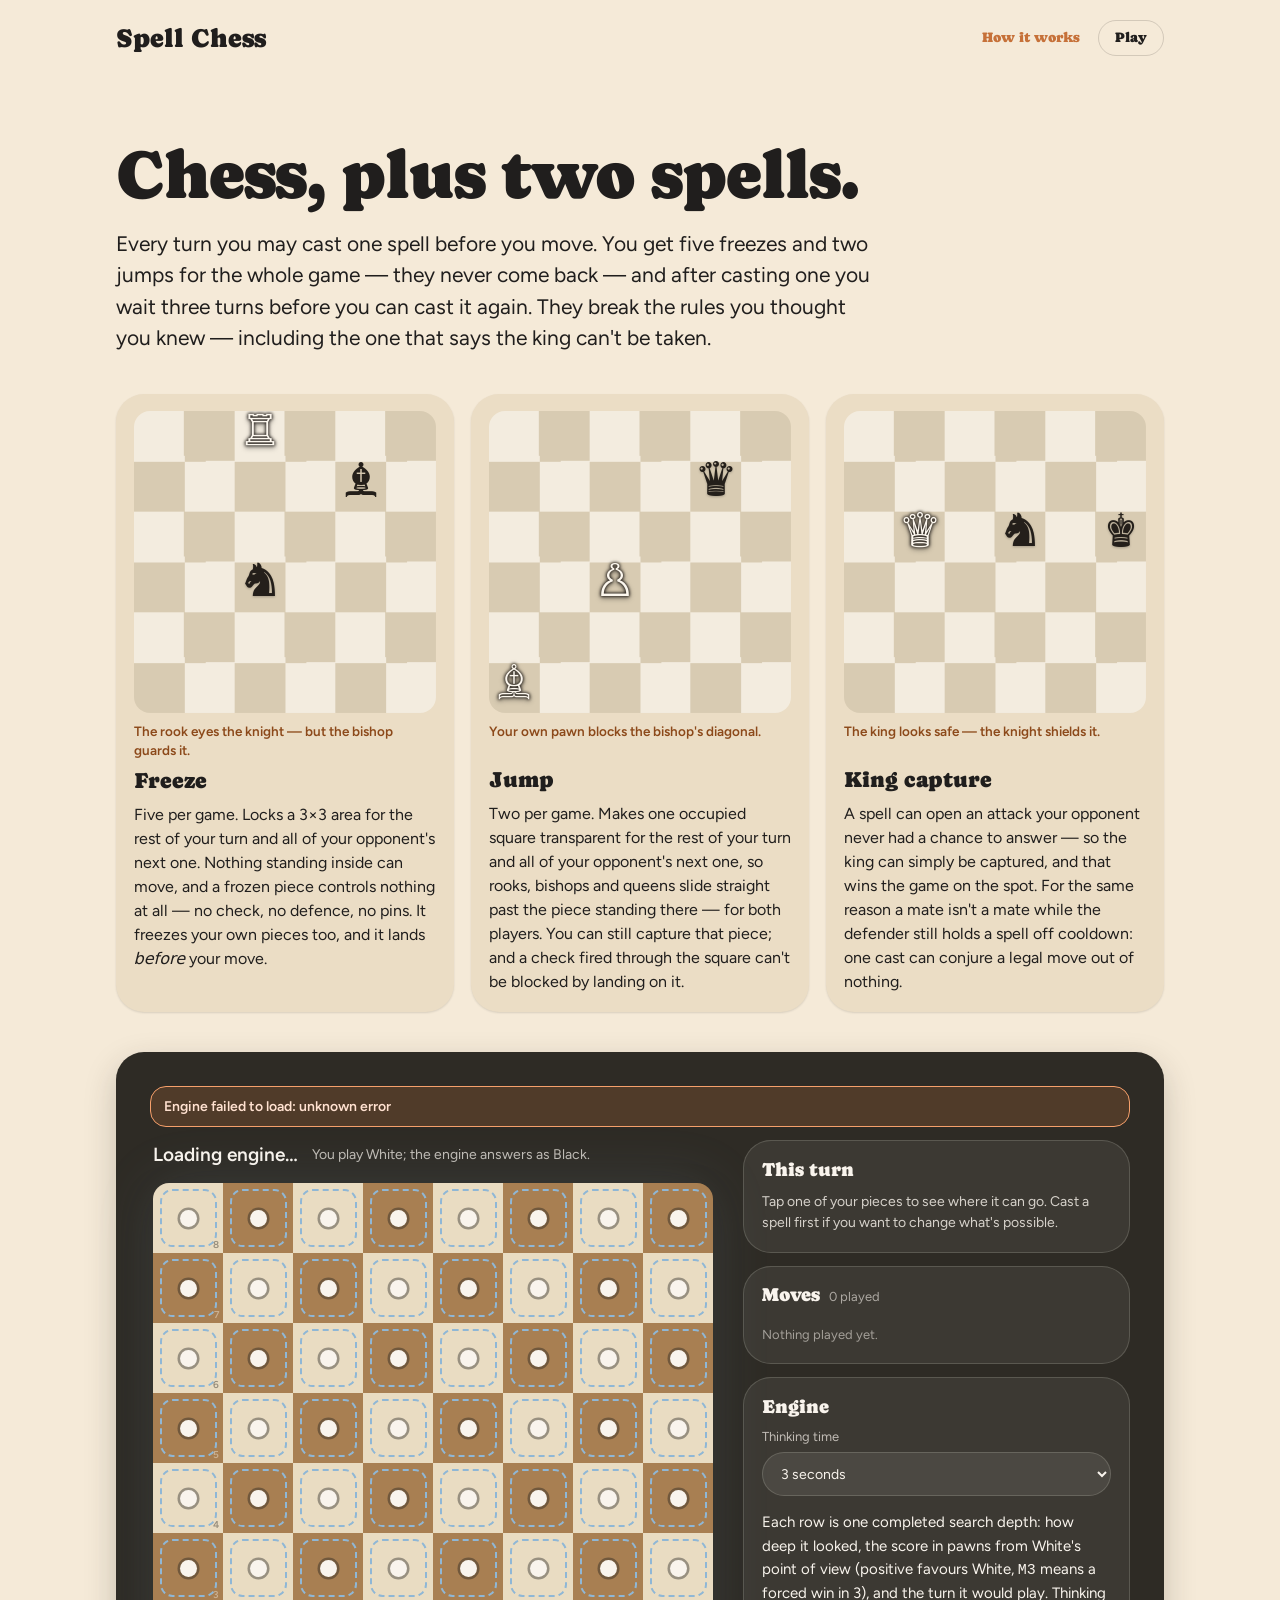
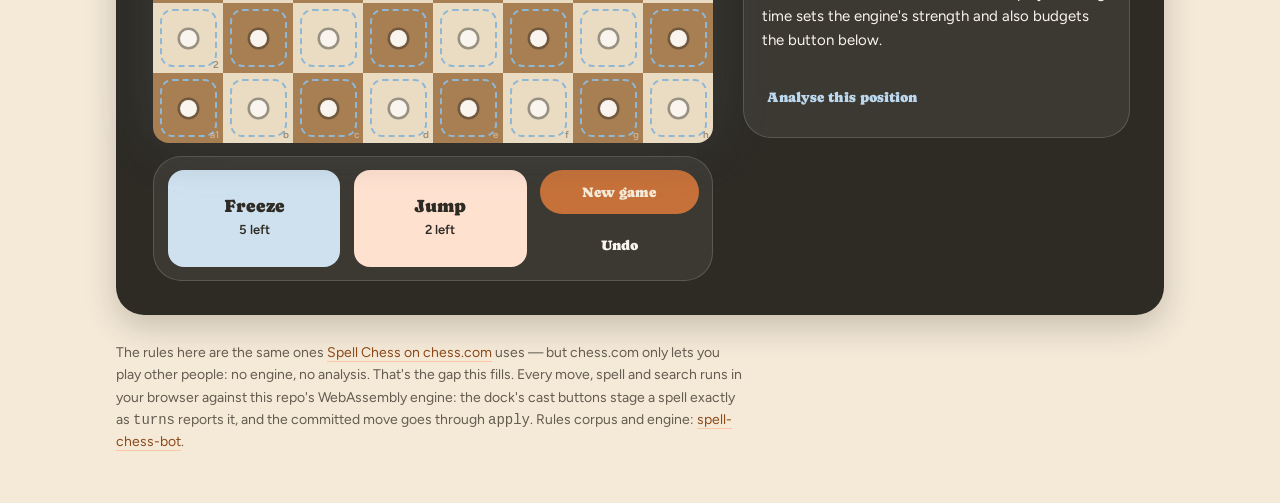
==== commit 9d9391c6: "docs: document the browser build, retire the shipped plan docs, watch the engine pin Second pass of " ====
--- a/web/index.html
+++ b/web/index.html
@@ -36,22 +36,28 @@
       <div class="diagram" data-diagram></div>
       <div class="diagram-caption" data-caption></div>
       <h2 class="card-title">Freeze</h2>
-      <p class="card-body">Five per game. Locks a 3×3 area for a turn — nothing inside can move,
-      and frozen pieces stop giving check entirely. It catches your own pieces too.</p>
+      <p class="card-body">Five per game. Locks a 3×3 area for the rest of your turn and all of
+      your opponent's next one. Nothing standing inside can move, and a frozen piece controls
+      nothing at all — no check, no defence, no pins. It freezes your own pieces too, and it
+      lands <em>before</em> your move.</p>
     </article>
     <article class="card elev-sm" data-card="jump">
       <div class="diagram" data-diagram></div>
       <div class="diagram-caption" data-caption></div>
       <h2 class="card-title">Jump</h2>
-      <p class="card-body">Two per game. Makes one occupied square see-through for a turn, so
-      rooks, bishops and queens slide straight past the piece standing there — for both players.</p>
+      <p class="card-body">Two per game. Makes one occupied square transparent for the rest of your
+      turn and all of your opponent's next one, so rooks, bishops and queens slide straight past the
+      piece standing there — for both players. You can still capture that piece; and a check fired
+      through the square can't be blocked by landing on it.</p>
     </article>
     <article class="card elev-sm" data-card="king">
       <div class="diagram" data-diagram></div>
       <div class="diagram-caption" data-caption></div>
       <h2 class="card-title">King capture</h2>
       <p class="card-body">A spell can open an attack your opponent never had a chance to answer —
-      so the king can simply be captured, and that wins the game on the spot.</p>
+      so the king can simply be captured, and that wins the game on the spot. For the same reason a
+      mate isn't a mate while the defender still holds a spell off cooldown: one cast can conjure a
+      legal move out of nothing.</p>
     </article>
   </section>
 
@@ -62,6 +68,7 @@
       <div class="stage-main">
         <div class="statusbar">
           <span id="status" class="status" aria-live="polite">Loading engine…</span>
+          <span class="hint">You play White; the engine answers as Black.</span>
           <span class="nav-spacer"></span>
           <span id="hint" class="hint"></span>
         </div>
@@ -123,6 +130,10 @@
               <option value="10000">10 seconds</option>
             </select>
           </label>
+          <p class="panel-note">Each row is one completed search depth: how deep it looked, the
+          score in pawns from White's point of view (positive favours White, <code>M3</code> means a
+          forced win in 3), and the turn it would play. Thinking time sets the engine's strength and
+          also budgets the button below.</p>
           <table id="analysis" class="analysis"></table>
           <button id="analyze" class="btn btn-ghost analyze-btn" type="button">Analyse this position</button>
         </div>
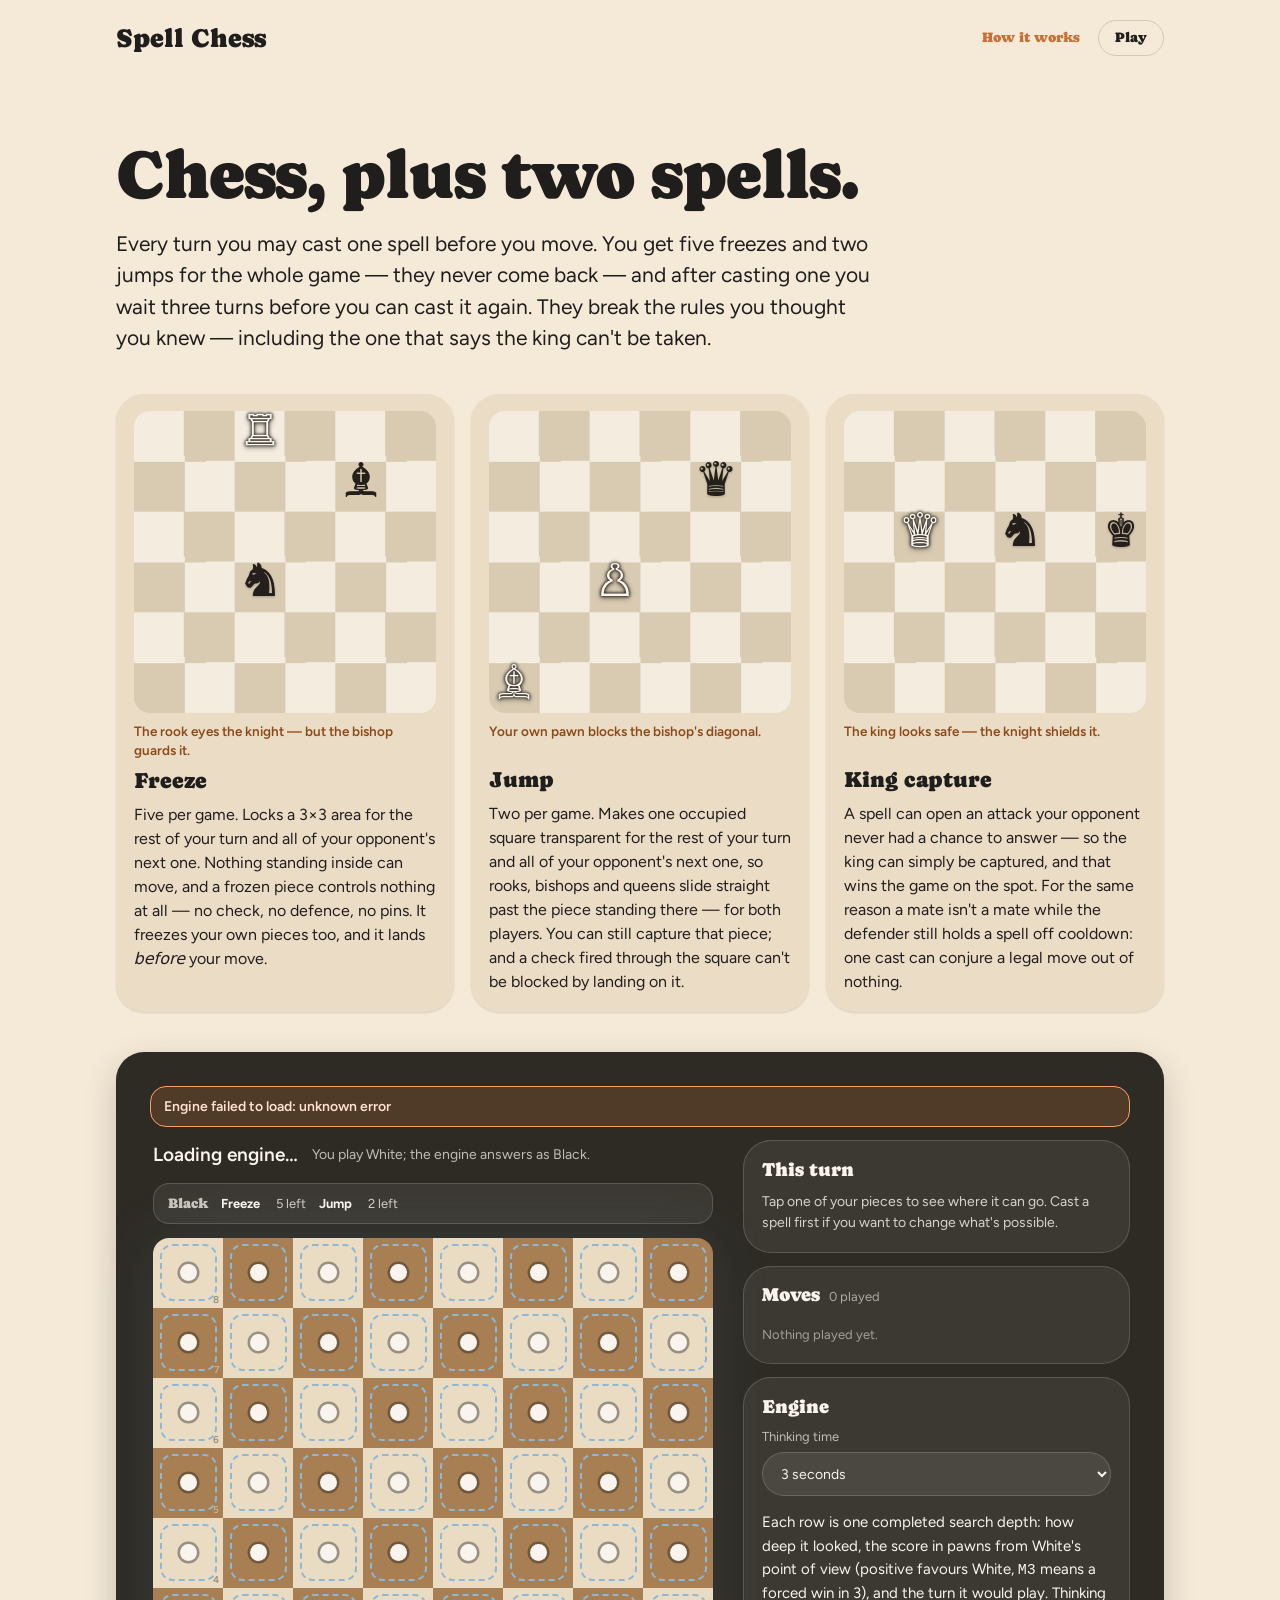
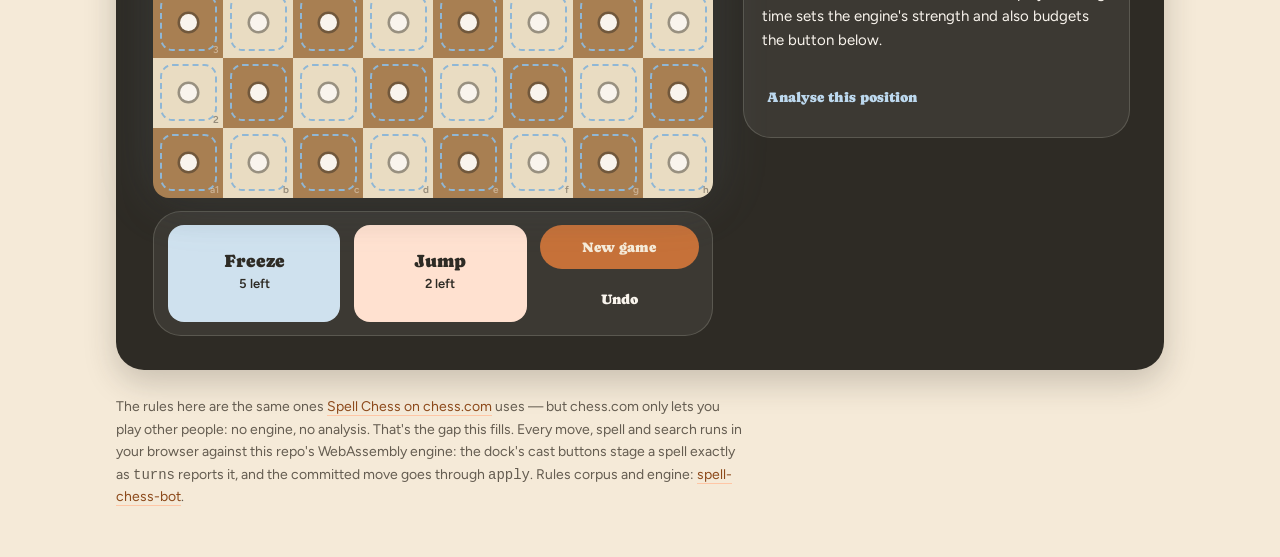
==== commit 9c0acf86: "feat(web): show the opponent's spell counts and cooldowns Part of #12.  "Does the opponent have a ju" ====
--- a/web/index.html
+++ b/web/index.html
@@ -71,6 +71,23 @@
           <span class="hint">You play White; the engine answers as Black.</span>
           <span class="nav-spacer"></span>
           <span id="hint" class="hint"></span>
+        </div>
+
+        <!-- "Does the opponent have a jump off cooldown right now?" is the central
+             defensive question of the variant (rules/50-interactions.md#threat-detection-for-bots),
+             so Black's counters stay on screen. The data was already in state_json. -->
+        <div class="opp-spells" id="opp-spells">
+          <span class="opp-who">Black</span>
+          <span class="opp-spell" data-kind="freeze">
+            <span class="opp-name">Freeze</span>
+            <span class="pips" data-opp-pips="freeze" aria-hidden="true"></span>
+            <span class="opp-sub" data-opp-sub="freeze">5 left</span>
+          </span>
+          <span class="opp-spell" data-kind="jump">
+            <span class="opp-name">Jump</span>
+            <span class="pips" data-opp-pips="jump" aria-hidden="true"></span>
+            <span class="opp-sub" data-opp-sub="jump">2 left</span>
+          </span>
         </div>
 
         <div class="board-wrap">
--- a/web/style.css
+++ b/web/style.css
@@ -442,6 +442,37 @@
 .spell-btn[data-kind="freeze"] .pips i.on { background: var(--freeze-pip); }
 .spell-btn[data-kind="jump"] .pips i.on { background: var(--color-accent-700); }
 
+/* Black's spell state — a readout, not a control, so it is deliberately quieter
+   than the dock buttons it mirrors. */
+.opp-spells {
+  width: 100%;
+  max-width: 560px;
+  display: flex;
+  align-items: center;
+  gap: var(--space-3);
+  flex-wrap: wrap;
+  padding: var(--space-2) var(--space-3);
+  background: var(--panel-fill);
+  border: 1.5px solid var(--panel-border);
+  border-radius: var(--radius-md);
+}
+.opp-who {
+  font-family: var(--font-heading);
+  font-size: 14px;
+  opacity: .75;
+}
+.opp-spell {
+  display: flex;
+  align-items: center;
+  gap: 8px;
+  min-width: 0;
+}
+.opp-name { font-family: var(--font-body); font-size: 13px; font-weight: 700; }
+.opp-sub { font-family: var(--font-body); font-size: 13px; opacity: .8; }
+.opp-spell[data-kind="freeze"] .pips i.on { background: var(--freeze-pip); }
+.opp-spell[data-kind="jump"] .pips i.on { background: var(--color-accent-700); }
+.opp-spell.is-ready .opp-name { text-decoration: underline; text-underline-offset: 3px; }
+
 .dock-actions {
   flex: 1 1 130px;
   display: flex;
